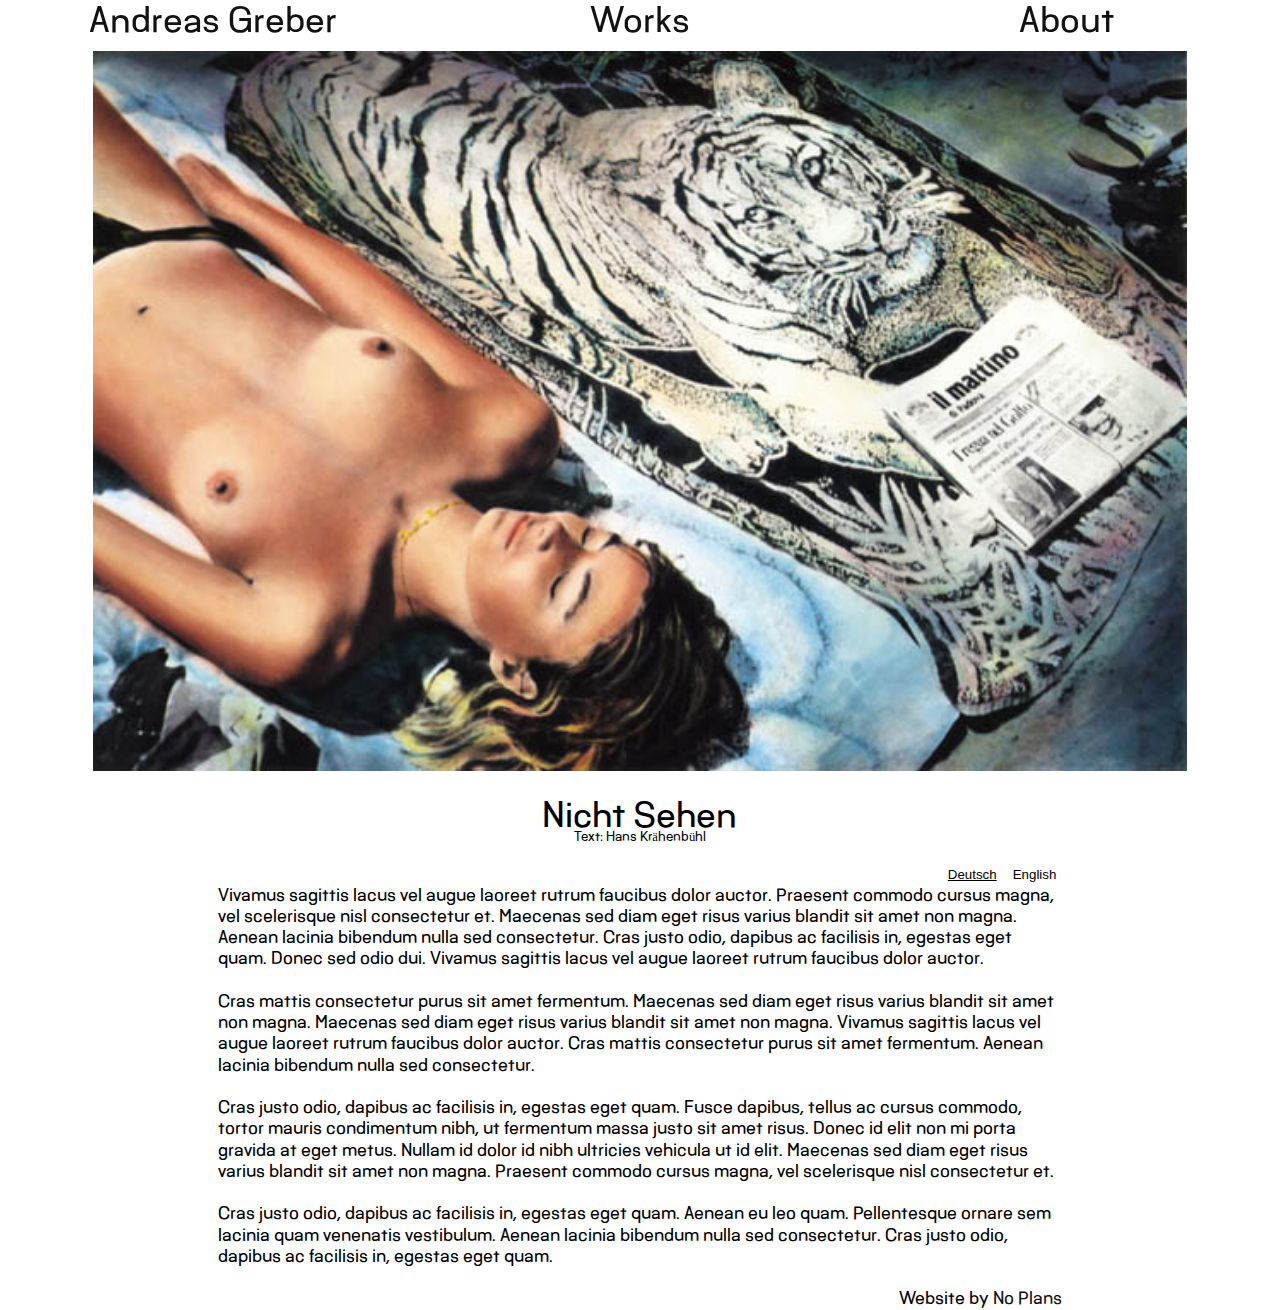
==== Dev-01/index.html @ e706fca0 "Install and project detail page" ====
<!DOCTYPE html>
<html lang="en">
<head>

  <meta http-equiv="Content-Type" content="text/html; charset=utf-8">

<!-- Main Information -->
  <title><!-- Page Title --></title>

  <meta name="description" content="<!-- add description -->">
  <meta name="keywords" content="<!-- add keywords -->">
  <meta name="author" content="No Plans">

<!-- Social Media -->
  <meta property="og:type" content="website" /> <!-- “website” is default, so only use this if other -->
  <meta property="og:url" content="<!-- add URL -->" />
  <meta property="og:title" content="<!-- add title -->" />
  <meta property="og:image" content="!-- add img URL -->" />
  <meta name="twitter:card" content="<!-- add description -->" />
  <meta name="twitter:site" content="<!-- add handle -->"/>
  <meta name="twitter:creator" content="<!-- add handle -->"/>


  <meta name="viewport" content="width=device-width, initial-scale=1, minimum-scale=1.0, maximum-scale=1.0, minimal-ui" />

<!-- Fav and touch icons -->
  <link rel="apple-touch-icon-precomposed" sizes="144x144" href="assets/ico/apple-touch-icon-144-precomposed.png">
  <link rel="apple-touch-icon-precomposed" sizes="114x114" href="assets/ico/apple-touch-icon-114-precomposed.png">
  <link rel="apple-touch-icon-precomposed" sizes="72x72" href="assets/ico/apple-touch-icon-72-precomposed.png">
  <link rel="apple-touch-icon-precomposed" href="assets/ico/apple-touch-icon-57-precomposed.png">
  <link rel="shortcut icon" href="assets/ico/favicon.png">

<!-- Style -->
  <meta name="viewport" content="width=device-width, initial-scale=1.0">
  <link rel="stylesheet" href="assets/css/framework.css" type="text/css">  
  <link rel="stylesheet" href="assets/css/flickity.css" type="text/css">
  <link rel="stylesheet" href="assets/css/style.css" type="text/css">



<!-- Plugins -->
  <script src="assets/js/jquery-1.11.3.min.js"></script>
  <script src="assets/js/scripts.js"></script>
  <script src="assets/js/flickity.pkgd.min.js"></script>

    

    

</head>
<body>

  <nav class='header-menu nav-up'>
    <ul class='inline-block-container'>
      <li class='L-1-3'><a href="">Andreas Greber</a></li>
      <li class='L-1-3'><a href="">Works</a></li>
      <li class='L-1-3'><a href="">About</a></li>
    </ul>
  </nav>

    <section class="main-gallery">
      <div class="gallery-cell"><img src="content/img/agch01.jpg"></div>
      <div class="gallery-cell"><img src="content/img/agch02.jpg"></div>
      <div class="gallery-cell"><img src="content/img/agch04.jpg"></div>
      <div class="gallery-cell"><img src="content/img/agch09.jpg"></div>
    </section>
    
    <div class='project-pusher'></div>

    <section class='project-text'>
      <header class='trunk'>
        <h1>Nicht Sehen</h1>
        <p>Text: Hans Krähenbühl</p>
        <div class='language'>
          <button class='deutsch'>Deutsch</button>
          <button class='english'>English</button>
        </div>
      </header>
      <div class='text-body deutsch trunk'>
        <p>
          Vivamus sagittis lacus vel augue laoreet rutrum faucibus dolor auctor. Praesent commodo cursus magna, vel scelerisque nisl consectetur et. Maecenas sed diam eget risus varius blandit sit amet non magna. Aenean lacinia bibendum nulla sed consectetur. Cras justo odio, dapibus ac facilisis in, egestas eget quam. Donec sed odio dui. Vivamus sagittis lacus vel augue laoreet rutrum faucibus dolor auctor.
        </p>
        <p>
          Cras mattis consectetur purus sit amet fermentum. Maecenas sed diam eget risus varius blandit sit amet non magna. Maecenas sed diam eget risus varius blandit sit amet non magna. Vivamus sagittis lacus vel augue laoreet rutrum faucibus dolor auctor. Cras mattis consectetur purus sit amet fermentum. Aenean lacinia bibendum nulla sed consectetur.
        </p>
        <p>

          Cras justo odio, dapibus ac facilisis in, egestas eget quam. Fusce dapibus, tellus ac cursus commodo, tortor mauris condimentum nibh, ut fermentum massa justo sit amet risus. Donec id elit non mi porta gravida at eget metus. Nullam id dolor id nibh ultricies vehicula ut id elit. Maecenas sed diam eget risus varius blandit sit amet non magna. Praesent commodo cursus magna, vel scelerisque nisl consectetur et.
        </p>
        <p>
          Cras justo odio, dapibus ac facilisis in, egestas eget quam. Aenean eu leo quam. Pellentesque ornare sem lacinia quam venenatis vestibulum. Aenean lacinia bibendum nulla sed consectetur. Cras justo odio, dapibus ac facilisis in, egestas eget quam.
        </p>
      </div>
      <div class='text-body english trunk'>
        <p>
          English English English Vivamus sagittis lacus vel augue laoreet rutrum faucibus dolor auctor. Praesent commodo cursus magna, vel scelerisque nisl consectetur et. Maecenas sed diam eget risus varius blandit sit amet non magna. Aenean lacinia bibendum nulla sed consectetur. Cras justo odio, dapibus ac facilisis in, egestas eget quam. Donec sed odio dui. Vivamus sagittis lacus vel augue laoreet rutrum faucibus dolor auctor.
        </p>
        <p>
          Cras mattis consectetur purus sit amet fermentum. Maecenas sed diam eget risus varius blandit sit amet non magna. Maecenas sed diam eget risus varius blandit sit amet non magna. Vivamus sagittis lacus vel augue laoreet rutrum faucibus dolor auctor. Cras mattis consectetur purus sit amet fermentum. Aenean lacinia bibendum nulla sed consectetur.
        </p>
        <p>

          Cras justo odio, dapibus ac facilisis in, egestas eget quam. Fusce dapibus, tellus ac cursus commodo, tortor mauris condimentum nibh, ut fermentum massa justo sit amet risus. Donec id elit non mi porta gravida at eget metus. Nullam id dolor id nibh ultricies vehicula ut id elit. Maecenas sed diam eget risus varius blandit sit amet non magna. Praesent commodo cursus magna, vel scelerisque nisl consectetur et.
        </p>
        <p>
          Cras justo odio, dapibus ac facilisis in, egestas eget quam. Aenean eu leo quam. Pellentesque ornare sem lacinia quam venenatis vestibulum. Aenean lacinia bibendum nulla sed consectetur. Cras justo odio, dapibus ac facilisis in, egestas eget quam.
        </p>
      </div>
    </section>
  </body>

  <footer class='page-footer'>
    <div class='copyright trunk'>
      Website by <a href="http://www.no-plans.com" target='_blank'>No Plans</a>
    </div>
  </footer>
  
</body>
</html>
---- Dev-01/assets/css/framework.css ----
/* Resets */

* { 
  -moz-box-sizing: border-box; 
  -ms-box-sizing: border-box; 
  box-sizing: border-box; 
}

img { border: 0px; margin: 0; padding: 0; width: 100%; display: block; }
ul, ol { list-style: none; margin: 0px; padding: 0px; }
html { font-size: 100%; }
body, html { margin: 0; padding: 0; }

article, aside, details, figcaption, figure,
footer, header, hgroup, menu, nav, section {
  display:block;
}

iframe { border: 0; }

button {background: transparent; border: 0; cursor: pointer;}
button:focus {outline: none;}

/* Typography */

body {
  -webkit-font-smoothing: antialiased;
  -moz-osx-font-smoothing: grayscale;
}

h1, h2, h3, h4,
p {
  margin: 0;
}

h1, h2, h3, h4 {
  font-weight: normal;
}


/* Float container */

.float-container > * { float: left; }
.float-container:after,
.clear {
  zoom: 1; 
  visibility: hidden;
  display: block;
  font-size: 0;
  content: " ";
  clear: both;
  height: 0;
}

.float-left { float: left; }
.float-right { float: right; }

/* Inline block container */

/* Put the items in a ul or ol and omit the closing </li> in order to avoid space between them */

.inline-block-container {
  font-size: 0;
}

.inline-block-container > * {
  display: -moz-inline-stack;
  display: inline-block;
}

/* Selected text */

::-moz-selection { background: lightgrey; color: #000; text-shadow: none; }
::selection { background: lightgrey; color: #000; text-shadow: none; }

/* Input boxes */

input[type=text],
input[type=email],
input [type=date],
input[type=password],
input[type=search],
input[type=tel] {
  border:1px solid blue;
}

input:focus {
  outline: 0px;
  border:1px solid red;
}

/* Grid */

.gutters {
  padding-left: 10px;
  padding-right: 10px;
}

.trunk {
  width: 66%; max-width: 960px;
  margin-left: auto;
  margin-right: auto;
}

/* All grid units from smaller to larger 
Activate only what you need.
*/

.L-1-12 { width: 8.333333%; }
.L-1-6 { width: 16.666667%; }
.L-1-4 { width: 25%; }
.L-1-3 { width: 33.33333%; }
.L-5-12 { width: 41.666667%; }
.L-1-2 { width: 50%; }
.L-7-12 { width: 58.333333; }
.L-2-3 { width: 66.66666%; }
.L-3-4 { width: 75%; }
.L-5-6 {width: 83.333333%; }
.L-11-12 { width: 91.666667%; }
.L-1-1 { width: 100%; }

/* Visibility */

.L-show { display: block; display: initial !important; }
.L-hide { display: none !important; }

/* Medium (like ipad portrait)
Activate only what you need.
*/


@media screen and (max-width: 800px) {
  .M-show { display: block; display: initial !important; }
  .M-hide { display: none !important; }
  .M-1-12 { width: 8.333333%; }
  .M-1-6 { width: 16.666667%; }
  .M-1-4 { width: 25%; }
  .M-1-3 { width: 33.33333%; }
  .M-5-12 { width: 41.666667%; }
  .M-1-2 { width: 50%; }
  .M-7-12 { width: 58.333333; }
  .M-2-3 { width: 66.66666%; }
  .M-3-4 { width: 75%; }
  .M-5-6 {width: 83.333333%; }
  .M-11-12 { width: 91.666667%; }
  .M-1-1 { width: 100%; }
}

/* Small (like iphone landscape)
Activate only what you need.
*/


@media screen and (max-width: 600px) {
  .S-show { display: block; display: initial !important; }
  .S-hide { display: none !important; }
  .S-1-12 { width: 8.333333%; }
  .S-1-6 { width: 16.666667%; }
  .S-1-4 { width: 25%; }
  .S-1-3 { width: 33.33333%; }
  .S-5-12 { width: 41.666667%; }
  .S-1-2 { width: 50%;}
  .S-7-12 { width: 58.333333; }
  .S-2-3 { width: 66.66666%; }
  .S-3-4 { width: 75%; }
  .S-5-6 {width: 83.333333%; }
  .S-11-12 { width: 91.666667%; }
  .S-1-1 { width: 100%; }
}
---- Dev-01/assets/css/style.css ----
/* Font loader ------------------*/

@font-face {
    font-family: 'Rather';
    src: url('../fonts/RatherTrial-Regular.otf');
/*    src: url('../fonts/RatherTrial-Regular.eot?#iefix') format('embedded-opentype'),
         url('../fonts/RatherTrial-Regular.woff') format('woff'),
         url('../fonts/RatherTrial-Regular.ttf') format('truetype'),
         url('../fonts/RatherTrial-Regular.svg#Rather') format('svg');*/
    font-weight: normal;
    font-style: normal;
}


html, body {
    font-family: 'Rather';
    font-size: 17px;
    line-height: 1.25em;
}



/* Typography ------------------*/

p {
    padding-bottom: 1.25em;
}

a {
    color: #111;
    text-decoration: none;
}

/* NAVIGATION --------------------------------------------*/

nav.header-menu {
    position: fixed;
    width: 100%;
    -webkit-transition: top 0.2s ease-in-out;
    -moz-transition: top 0.2s ease-in-out;
    -o-transition: top 0.2s ease-in-out;
    transition: top 0.2s ease-in-out; 
}

nav.nav-up:hover,
nav.nav-down {
    top: 0;
}

nav.nav-up {
    top: -1.25rem;
}

nav ul li a{
    display: block;
    font-size: 2rem;
    padding-top: 10px;
    text-align: center;
    width: 100%;
}




/* PROJECT --------------------------------------------*/

/* Gallery ------------------*/

.main-gallery {
    height: 80vh;
    width: 100%;
    position: fixed;
    top: 3rem;
    left: 0;
    display: block;
    z-index: 2;
}

.main-gallery .flickity-viewport {
  position: absolute;
  width: 100%;
  background: none;
}

.main-gallery .gallery-cell {
    width: 100%;
    height: 100%;
}

.gallery-cell img {
    height: 100%;
    max-height: 1000px;
    width: auto;
    max-width: 100%;
    margin: 0px auto;
    position: relative;
    top: 50%;
    transform: translateY(-50%);
    filter: alpha(opacity=50);
    opacity: 0.5;
}

.gallery-cell.is-selected img{

    filter: alpha(opacity=100);
    opacity: 1;
}

.main-gallery:hover .flickity-prev-next-button {
    background: rgba(255, 255, 255, 0.5);
    filter: alpha(opacity=100);
    opacity: 1;
    -webkit-transition: all 300ms;
    -moz-transition: all 300ms;
    -o-transition: all 300ms;
    transition: all 300ms; 
}

.main-gallery:hover .flickity-prev-next-button:hover {
    background: rgba(255, 255, 255, 1);
    filter: alpha(opacity=100) !important;
    opacity: 1 !important;
}

.flickity-prev-next-button:focus {
    box-shadow: 0;
}

.main-gallery:hover .flickity-prev-next-button .arrow{
    fill: #000;
    -webkit-transition: all 300ms;
    -moz-transition: all 300ms;
    -o-transition: all 300ms;
    transition: all 300ms; 
}

.gallery-cell .caption,
.single-image .caption{
    filter: alpha(opacity=0);
    opacity: 0;
}

.gallery-cell:hover .caption,
.single-image:hover .caption {
    filter: alpha(opacity=100);
    opacity: 1;
}

.caption {
    color: #fff;
    font-size: 0.875rem;
    line-height: 1.25em;
    position: absolute;
    bottom: 0.5rem;
    right: 0;
    padding: 0 1rem;
}

.flickity-prev-next-button {
    border-radius: 0;
    width: 40px;
    height: 40px;
    background: transparent;
}

    .flickity-prev-next-button.next {
        right: 0px;
    }

    .flickity-prev-next-button.previous {
        left: 0px;
    }

    /* arrow color */
    .flickity-prev-next-button .arrow {
      fill: white;
    }
    .flickity-prev-next-button.no-svg {
      color: white;
    }

    /* arrow color */
    .flickity-prev-next-button:hover .arrow {
      fill: black;
    }
    .flickity-prev-next-button.no-svg:hover {
      color: black;
    }


/* Text ------------------*/

.project-pusher {
    height: calc(80vh + 3rem);
    pointer-events: none;
    z-index: 1;
}


.project-text {
    position: relative;
    z-index: 10;
    background: #fff
}

.project-text header {
    padding-top: 2rem;
    text-align: center;
}

.project-text header p{
    font-size: 0.75rem;
}

.language {
    text-align: right;
}

.language button.active {
    text-decoration: underline;
}






/* Footer ------------------*/

.page-footer .copyright {
    text-align: right;
}



/* Media Queries ------------------*/


/* Medium (as per framework.css) */

@media screen and (max-width: 800px) {
}

/* Small (as per framework.css) */

@media screen and (max-width: 600px) {
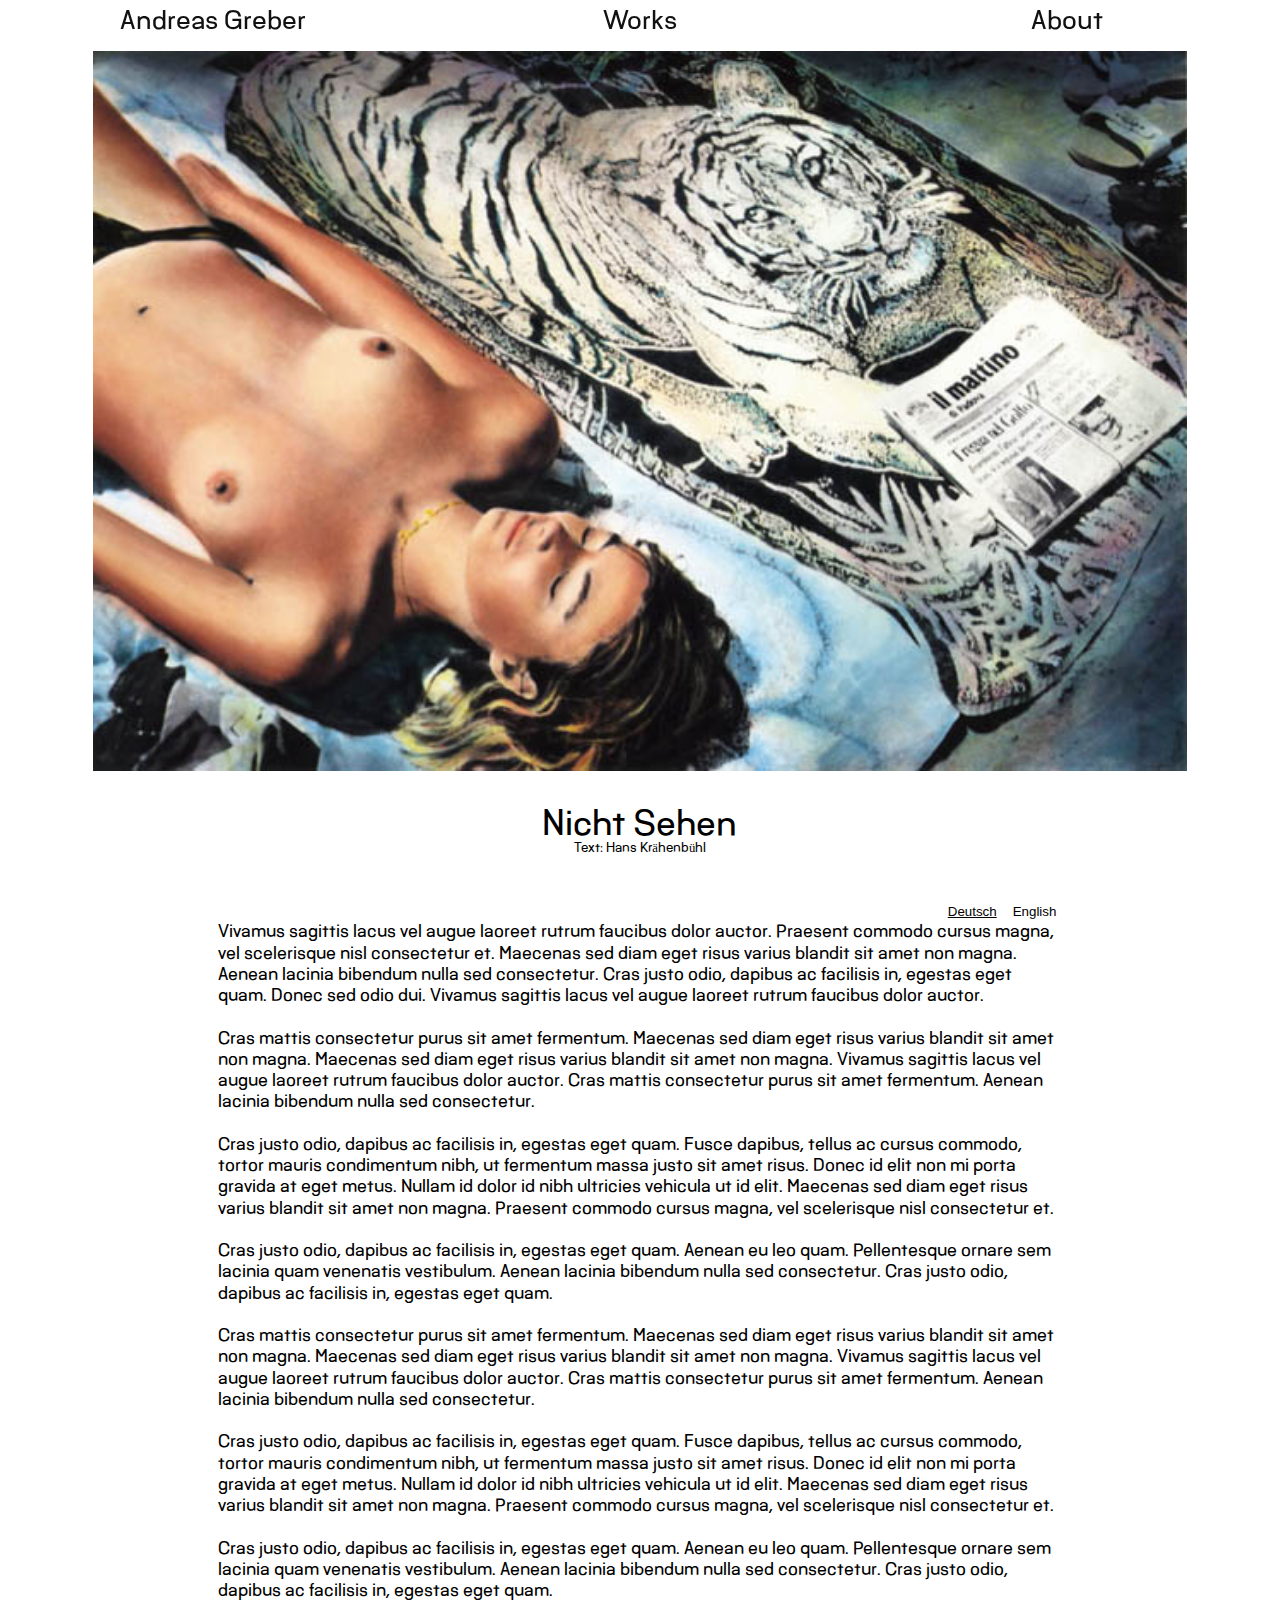
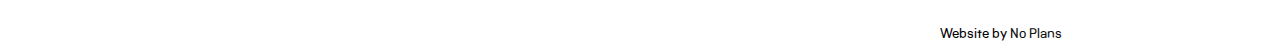
==== commit 259cf077: "navigation and text" ====
--- a/Dev-01/index.html
+++ b/Dev-01/index.html
@@ -69,16 +69,30 @@
 
     <section class='project-text'>
       <header class='trunk'>
-        <h1>Nicht Sehen</h1>
-        <p>Text: Hans Krähenbühl</p>
-        <div class='language'>
+        <div class='header-inner'>
+          <div>
+            <h1>Nicht Sehen</h1>
+            <p>Text: Hans Krähenbühl</p>
+          </div>
+        </div>
+      </header>
+      <div class='language trunk'>
           <button class='deutsch'>Deutsch</button>
           <button class='english'>English</button>
         </div>
-      </header>
       <div class='text-body deutsch trunk'>
         <p>
           Vivamus sagittis lacus vel augue laoreet rutrum faucibus dolor auctor. Praesent commodo cursus magna, vel scelerisque nisl consectetur et. Maecenas sed diam eget risus varius blandit sit amet non magna. Aenean lacinia bibendum nulla sed consectetur. Cras justo odio, dapibus ac facilisis in, egestas eget quam. Donec sed odio dui. Vivamus sagittis lacus vel augue laoreet rutrum faucibus dolor auctor.
+        </p>
+        <p>
+          Cras mattis consectetur purus sit amet fermentum. Maecenas sed diam eget risus varius blandit sit amet non magna. Maecenas sed diam eget risus varius blandit sit amet non magna. Vivamus sagittis lacus vel augue laoreet rutrum faucibus dolor auctor. Cras mattis consectetur purus sit amet fermentum. Aenean lacinia bibendum nulla sed consectetur.
+        </p>
+        <p>
+
+          Cras justo odio, dapibus ac facilisis in, egestas eget quam. Fusce dapibus, tellus ac cursus commodo, tortor mauris condimentum nibh, ut fermentum massa justo sit amet risus. Donec id elit non mi porta gravida at eget metus. Nullam id dolor id nibh ultricies vehicula ut id elit. Maecenas sed diam eget risus varius blandit sit amet non magna. Praesent commodo cursus magna, vel scelerisque nisl consectetur et.
+        </p>
+        <p>
+          Cras justo odio, dapibus ac facilisis in, egestas eget quam. Aenean eu leo quam. Pellentesque ornare sem lacinia quam venenatis vestibulum. Aenean lacinia bibendum nulla sed consectetur. Cras justo odio, dapibus ac facilisis in, egestas eget quam.
         </p>
         <p>
           Cras mattis consectetur purus sit amet fermentum. Maecenas sed diam eget risus varius blandit sit amet non magna. Maecenas sed diam eget risus varius blandit sit amet non magna. Vivamus sagittis lacus vel augue laoreet rutrum faucibus dolor auctor. Cras mattis consectetur purus sit amet fermentum. Aenean lacinia bibendum nulla sed consectetur.
--- a/Dev-01/assets/css/style.css
+++ b/Dev-01/assets/css/style.css
@@ -49,12 +49,12 @@
 }
 
 nav.nav-up {
-    top: -1.25rem;
+    top: -1.35rem;
 }
 
 nav ul li a{
     display: block;
-    font-size: 2rem;
+    font-size: 1.5rem;
     padding-top: 10px;
     text-align: center;
     width: 100%;
@@ -197,7 +197,6 @@
     z-index: 1;
 }
 
-
 .project-text {
     position: relative;
     z-index: 10;
@@ -205,12 +204,20 @@
 }
 
 .project-text header {
-    padding-top: 2rem;
+    height: calc(20vh - 3rem);
     text-align: center;
+    display: table;
+}
+
+.project-text .header-inner {
+    display: table-cell;
+    vertical-align: middle;
 }
 
 .project-text header p{
     font-size: 0.75rem;
+    padding: 0;
+    margin-top: 0.15rem;
 }
 
 .language {
@@ -230,6 +237,7 @@
 
 .page-footer .copyright {
     text-align: right;
+    font-size: 0.75rem;
 }
 
 
